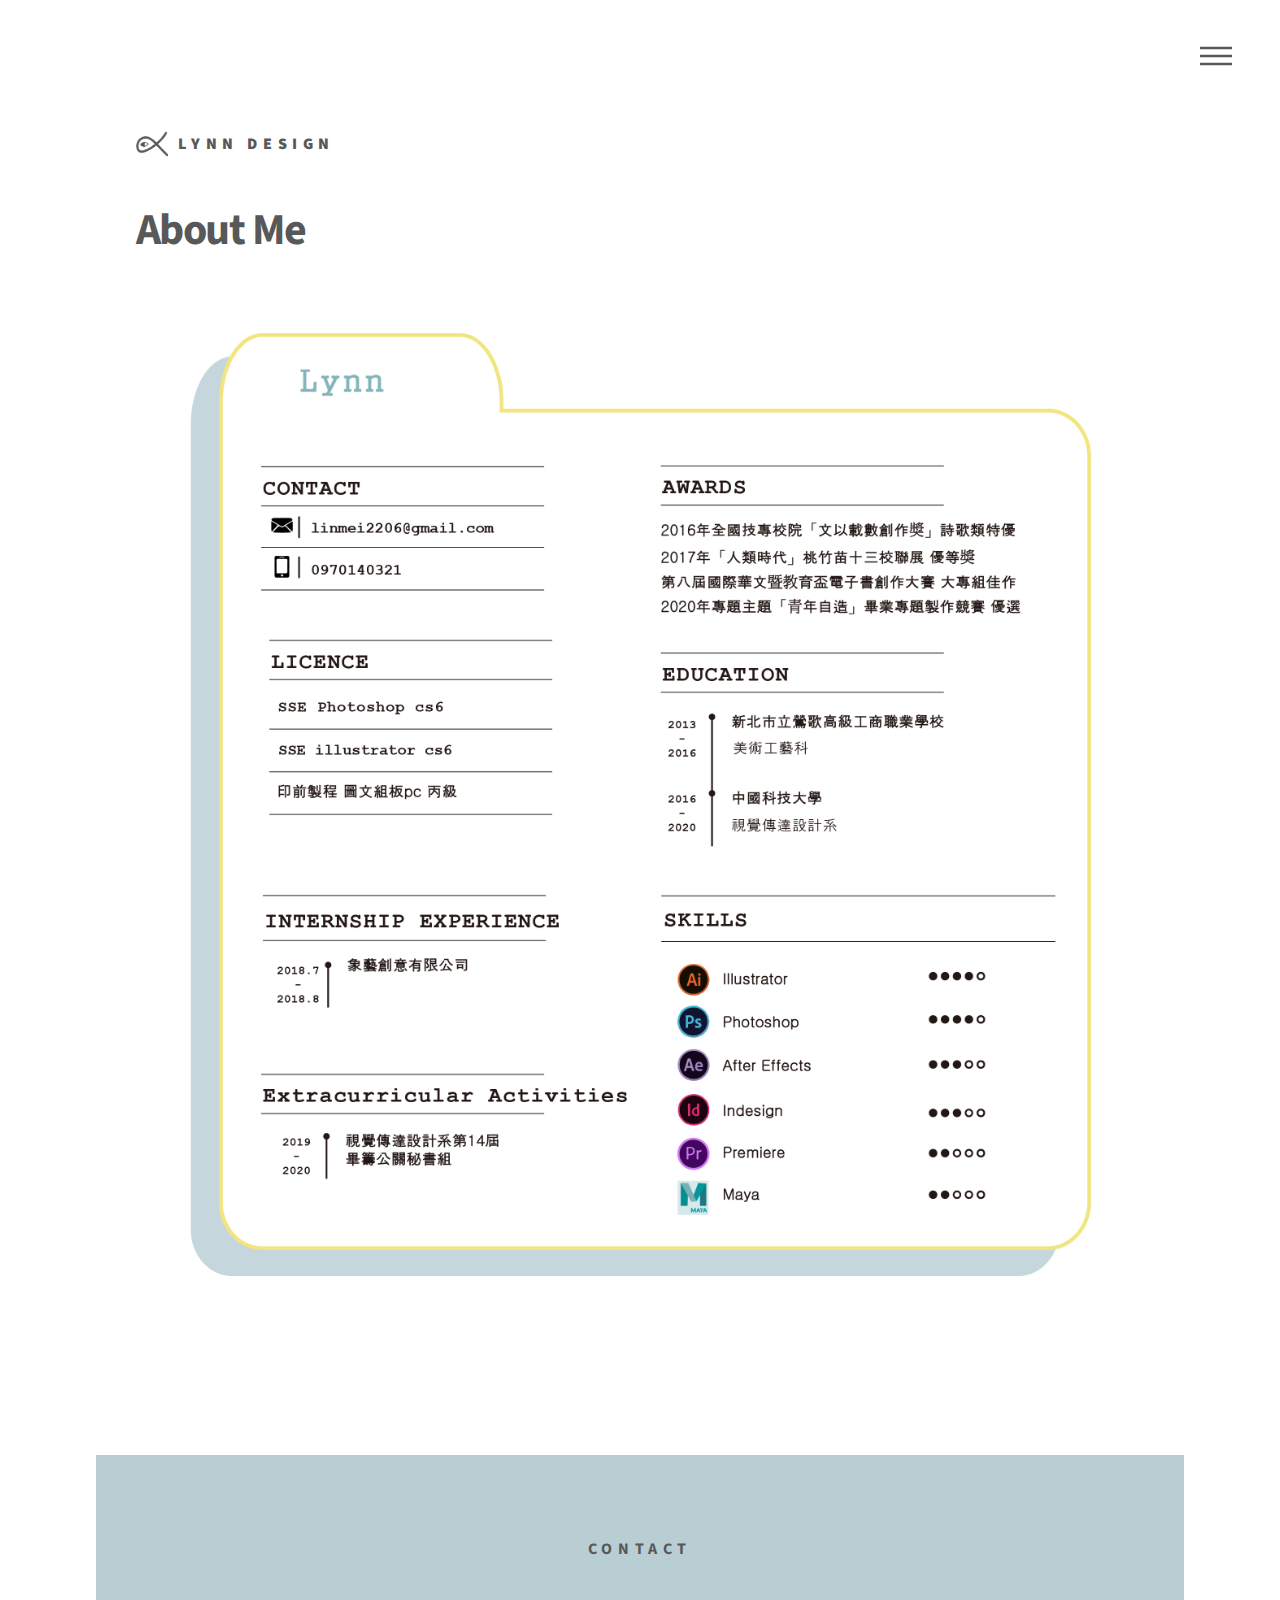
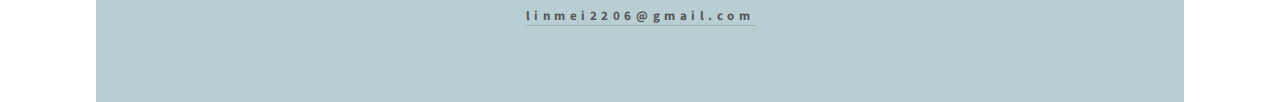
==== about.html @ 50636ad9 "Add files via upload" ====
<!DOCTYPE HTML>
<!--
	Phantom by HTML5 UP
	html5up.net | @ajlkn
	Free for personal and commercial use under the CCA 3.0 license (html5up.net/license)
-->
<html>
	<head>
		<title>Illuatration-Lynn Design</title>
		<meta charset="utf-8" />
		<meta name="viewport" content="width=device-width, initial-scale=1, user-scalable=no" />
		<link rel="stylesheet" href="assets/css/main.css" />
		<noscript><link rel="stylesheet" href="assets/css/noscript.css" /></noscript>
	</head>
	<body class="is-preload">
		<!-- Wrapper -->
			<div id="wrapper">

				<!-- Header -->
					<header id="header">
						<div class="inner">

							<!-- Logo -->
								<a href="index.html" class="logo">
									<span class="symbol"><img src="images/logo.png" alt="" /></span><span class="title">Lynn Design</span>
								</a>

							<!-- Nav -->
								<nav>
									<ul>
										<li><a href="#menu">Menu</a></li>
									</ul>
								</nav>

						</div>
					</header>

				<!-- Menu -->
					<nav id="menu">
						<h2>Menu</h2>
						<ul>
														<li><a href="about.html">About Me</a></li>
							<li><a href="illustration.html">Illustration</a></li>
							<li><a href="poster.html">Poster Design</a></li>
							<li><a href="motion.html">Motion Graphics</a></li>
							<li><a href="picture.html">Picture Book</a></li>
                          <li><a href="icon.html">Icon</a></li>
                            <li><a href="maya.html">Maya</a></li>
                            <li><a href="product.html">Product Design</a></li>
						</ul>
					</nav>

				<!-- Main -->
					<div id="main">
						<div class="inner">
							<h1>About Me</h1>
							<span class="image main"><img src="images/pic17.png" alt="" /></span>
							<p></p>
							<p></p>
							<p></p>
						</div>
					</div>

				<!-- Footer -->
					<footer id="footer" style="          width: 100%;
									    max-width: 68em;
									    margin: 0 auto;">

<p style="text-align:center;font-weight: bold;letter-spacing: 0.35em;
padding-bottom" 10px;color: white;">CONTACT</p>
						
<p style="text-align: center;padding-top: 10px;    letter-spacing: 0.35em;
									    font-size: 13px;
									">
<a href="mailto:linmei2206@gmail.com" style="
                                           
									    margin-top: 50px;
									    font-weight: bold;
									">linmei2206@gmail.com</a>
							<section>
								  


		<!-- Scripts -->
			<script src="assets/js/jquery.min.js"></script>
			<script src="assets/js/browser.min.js"></script>
			<script src="assets/js/breakpoints.min.js"></script>
			<script src="assets/js/util.js"></script>
			<script src="assets/js/main.js"></script>

	</body>
</html>
---- assets/css/main.css ----
@import url(../../fontawesome-all.min.css);
@import url("https://fonts.googleapis.com/css?family=Source+Sans+Pro:300,700,900");

/*
	Phantom by HTML5 UP
	html5up.net | @ajlkn
	Free for personal and commercial use under the CCA 3.0 license (html5up.net/license)
*/

html, body, div, span, applet, object,
iframe, h1, h2, h3, h4, h5, h6, p, blockquote,
pre, a, abbr, acronym, address, big, cite,
code, del, dfn, em, img, ins, kbd, q, s, samp,
small, strike, strong, sub, sup, tt, var, b,
u, i, center, dl, dt, dd, ol, ul, li, fieldset,
form, label, legend, table, caption, tbody,
tfoot, thead, tr, th, td, article, aside,
canvas, details, embed, figure, figcaption,
footer, header, hgroup, menu, nav, output, ruby,
section, summary, time, mark, audio, video {
	margin: 0;
	padding: 0;
	border: 0;
	font-size: 100%;
	font: inherit;
	vertical-align: baseline;}

article, aside, details, figcaption, figure,
footer, header, hgroup, menu, nav, section {
	display: block;}

body {
	line-height: 1;
}

ol, ul {
	list-style: none;
}

blockquote, q {
	quotes: none;
}

	blockquote:before, blockquote:after, q:before, q:after {
		content: '';
		content: none;
	}

table {
	border-collapse: collapse;
	border-spacing: 0;
}

body {
	-webkit-text-size-adjust: none;
}

mark {
	background-color: transparent;
	color: inherit;
}

input::-moz-focus-inner {
	border: 0;
	padding: 0;
}

input, select, textarea {
	-moz-appearance: none;
	-webkit-appearance: none;
	-ms-appearance: none;
	appearance: none;
}

/* Basic */

	@-ms-viewport {
		width: device-width;
	}

	body {
		-ms-overflow-style: scrollbar;
	}

	@media screen and (max-width: 480px) {

		html, body {
			min-width: 320px;
		}

	}

	html {
		box-sizing: border-box;
	}

	*, *:before, *:after {
		box-sizing: inherit;
	}

	body {
		background: #ffffff;
	}

		body.is-preload *, body.is-preload *:before, body.is-preload *:after {
			-moz-animation: none !important;
			-webkit-animation: none !important;
			-ms-animation: none !important;
			animation: none !important;
			-moz-transition: none !important;
			-webkit-transition: none !important;
			-ms-transition: none !important;
			transition: none !important;
		}

/* Type */

	body, input, select, textarea {
		color: #585858;
		font-family: "Source Sans Pro", Helvetica, sans-serif;
		font-size: 16pt;
		font-weight: 300;
		line-height: 1.75;
	}

		@media screen and (max-width: 1680px) {

			body, input, select, textarea {
				font-size: 14pt;
			}

		}

		@media screen and (max-width: 1280px) {

			body, input, select, textarea {
				font-size: 12pt;
			}

		}

	a {
		-moz-transition: border-bottom-color 0.2s ease, color 0.2s ease;
		-webkit-transition: border-bottom-color 0.2s ease, color 0.2s ease;
		-ms-transition: border-bottom-color 0.2s ease, color 0.2s ease;
		transition: border-bottom-color 0.2s ease, color 0.2s ease;
		text-decoration: none;
		color: #585858;
		border-bottom: dotted 1px rgba(88, 88, 88, 0.5);
	}

		a:hover {
			border-bottom-color: transparent;
			color: #f2849e !important;
		}

	strong, b {
		font-weight: 900;
	}

	em, i {
		font-style: italic;
	}

	p {
		margin: 0 0 2em 0;
	}

	h1 {
		font-size: 2.75em;
		font-weight: 700;
		line-height: 1.3;
		margin: 0 0 1em 0;
		letter-spacing: -0.035em;
	}

		h1 a {
			color: inherit;
		}

		@media screen and (max-width: 736px) {

			h1 {
				font-size: 2em;
				margin: 0 0 1em 0;
			}

		}

		@media screen and (max-width: 360px) {

			h1 {
				font-size: 1.75em;
			}

		}

	h2, h3, h4, h5, h6 {
		font-weight: 900;
		line-height: 1.5;
		margin: 0 0 2em 0;
		text-transform: uppercase;
		letter-spacing: 0.35em;
	}

		h2 a, h3 a, h4 a, h5 a, h6 a {
			color: inherit;
		}

	h2 {
		font-size: 1.1em;
	}

	h3 {
		font-size: 1em;
	}

	h4 {
		font-size: 0.8em;
	}

	h5 {
		font-size: 0.8em;
	}

	h6 {
		font-size: 0.8em;
	}

	@media screen and (max-width: 980px) {

		h1 br, h2 br, h3 br, h4 br, h5 br, h6 br {
			display: none;
		}

	}

	@media screen and (max-width: 736px) {

		h2 {
			font-size: 1em;
		}

		h3 {
			font-size: 0.8em;
		}

	}

	sub {
		font-size: 0.8em;
		position: relative;
		top: 0.5em;
	}

	sup {
		font-size: 0.8em;
		position: relative;
		top: -0.5em;
	}

	blockquote {
		border-left: solid 4px #c9c9c9;
		font-style: italic;
		margin: 0 0 2em 0;
		padding: 0.5em 0 0.5em 2em;
	}

	code {
		background: rgba(144, 144, 144, 0.075);
		border-radius: 4px;
		border: solid 1px #c9c9c9;
		font-family: "Courier New", monospace;
		font-size: 0.9em;
		margin: 0 0.25em;
		padding: 0.25em 0.65em;
	}

	pre {
		-webkit-overflow-scrolling: touch;
		font-family: "Courier New", monospace;
		font-size: 0.9em;
		margin: 0 0 2em 0;
	}

		pre code {
			display: block;
			line-height: 1.75;
			padding: 1em 1.5em;
			overflow-x: auto;
		}

	hr {
		border: 0;
		border-bottom: solid 1px #c9c9c9;
		margin: 2em 0;
	}

		hr.major {
			margin: 3em 0;
		}

	.align-left {
		text-align: left;
	}

	.align-center {
		text-align: center;
	}

	.align-right {
		text-align: right;
	}

/* Row */

	.row {
		display: flex;
		flex-wrap: wrap;
		box-sizing: border-box;
		align-items: stretch;
	}

		.row > * {
			box-sizing: border-box;
		}

		.row.gtr-uniform > * > :last-child {
			margin-bottom: 0;
		}

		.row.aln-left {
			justify-content: flex-start;
		}

		.row.aln-center {
			justify-content: center;
		}

		.row.aln-right {
			justify-content: flex-end;
		}

		.row.aln-top {
			align-items: flex-start;
		}

		.row.aln-middle {
			align-items: center;
		}

		.row.aln-bottom {
			align-items: flex-end;
		}

		.row > .imp {
			order: -1;
		}

		.row > .col-1 {
			width: 8.33333%;
		}

		.row > .off-1 {
			margin-left: 8.33333%;
		}

		.row > .col-2 {
			width: 16.66667%;
		}

		.row > .off-2 {
			margin-left: 16.66667%;
		}

		.row > .col-3 {
			width: 25%;
		}

		.row > .off-3 {
			margin-left: 25%;
		}

		.row > .col-4 {
			width: 33.33333%;
		}

		.row > .off-4 {
			margin-left: 33.33333%;
		}

		.row > .col-5 {
			width: 41.66667%;
		}

		.row > .off-5 {
			margin-left: 41.66667%;
		}

		.row > .col-6 {
			width: 50%;
		}

		.row > .off-6 {
			margin-left: 50%;
		}

		.row > .col-7 {
			width: 58.33333%;
		}

		.row > .off-7 {
			margin-left: 58.33333%;
		}

		.row > .col-8 {
			width: 66.66667%;
		}

		.row > .off-8 {
			margin-left: 66.66667%;
		}

		.row > .col-9 {
			width: 75%;
		}

		.row > .off-9 {
			margin-left: 75%;
		}

		.row > .col-10 {
			width: 83.33333%;
		}

		.row > .off-10 {
			margin-left: 83.33333%;
		}

		.row > .col-11 {
			width: 91.66667%;
		}

		.row > .off-11 {
			margin-left: 91.66667%;
		}

		.row > .col-12 {
			width: 100%;
		}

		.row > .off-12 {
			margin-left: 100%;
		}

		.row.gtr-0 {
			margin-top: 0;
			margin-left: 0em;
		}

			.row.gtr-0 > * {
				padding: 0 0 0 0em;
			}

			.row.gtr-0.gtr-uniform {
				margin-top: 0em;
			}

				.row.gtr-0.gtr-uniform > * {
					padding-top: 0em;
				}

		.row.gtr-25 {
			margin-top: 0;
			margin-left: -0.5em;
		}

			.row.gtr-25 > * {
				padding: 0 0 0 0.5em;
			}

			.row.gtr-25.gtr-uniform {
				margin-top: -0.5em;
			}

				.row.gtr-25.gtr-uniform > * {
					padding-top: 0.5em;
				}

		.row.gtr-50 {
			margin-top: 0;
			margin-left: -1em;
		}

			.row.gtr-50 > * {
				padding: 0 0 0 1em;
			}

			.row.gtr-50.gtr-uniform {
				margin-top: -1em;
			}

				.row.gtr-50.gtr-uniform > * {
					padding-top: 1em;
				}

		.row {
			margin-top: 0;
			margin-left: -2em;
		}

			.row > * {
				padding: 0 0 0 2em;
			}

			.row.gtr-uniform {
				margin-top: -2em;
			}

				.row.gtr-uniform > * {
					padding-top: 2em;
				}

		.row.gtr-150 {
			margin-top: 0;
			margin-left: -3em;
		}

			.row.gtr-150 > * {
				padding: 0 0 0 3em;
			}

			.row.gtr-150.gtr-uniform {
				margin-top: -3em;
			}

				.row.gtr-150.gtr-uniform > * {
					padding-top: 3em;
				}

		.row.gtr-200 {
			margin-top: 0;
			margin-left: -4em;
		}

			.row.gtr-200 > * {
				padding: 0 0 0 4em;
			}

			.row.gtr-200.gtr-uniform {
				margin-top: -4em;
			}

				.row.gtr-200.gtr-uniform > * {
					padding-top: 4em;
				}

		@media screen and (max-width: 1680px) {

			.row {
				display: flex;
				flex-wrap: wrap;
				box-sizing: border-box;
				align-items: stretch;
			}

				.row > * {
					box-sizing: border-box;
				}

				.row.gtr-uniform > * > :last-child {
					margin-bottom: 0;
				}

				.row.aln-left {
					justify-content: flex-start;
				}

				.row.aln-center {
					justify-content: center;
				}

				.row.aln-right {
					justify-content: flex-end;
				}

				.row.aln-top {
					align-items: flex-start;
				}

				.row.aln-middle {
					align-items: center;
				}

				.row.aln-bottom {
					align-items: flex-end;
				}

				.row > .imp-xlarge {
					order: -1;
				}

				.row > .col-1-xlarge {
					width: 8.33333%;
				}

				.row > .off-1-xlarge {
					margin-left: 8.33333%;
				}

				.row > .col-2-xlarge {
					width: 16.66667%;
				}

				.row > .off-2-xlarge {
					margin-left: 16.66667%;
				}

				.row > .col-3-xlarge {
					width: 25%;
				}

				.row > .off-3-xlarge {
					margin-left: 25%;
				}

				.row > .col-4-xlarge {
					width: 33.33333%;
				}

				.row > .off-4-xlarge {
					margin-left: 33.33333%;
				}

				.row > .col-5-xlarge {
					width: 41.66667%;
				}

				.row > .off-5-xlarge {
					margin-left: 41.66667%;
				}

				.row > .col-6-xlarge {
					width: 50%;
				}

				.row > .off-6-xlarge {
					margin-left: 50%;
				}

				.row > .col-7-xlarge {
					width: 58.33333%;
				}

				.row > .off-7-xlarge {
					margin-left: 58.33333%;
				}

				.row > .col-8-xlarge {
					width: 66.66667%;
				}

				.row > .off-8-xlarge {
					margin-left: 66.66667%;
				}

				.row > .col-9-xlarge {
					width: 75%;
				}

				.row > .off-9-xlarge {
					margin-left: 75%;
				}

				.row > .col-10-xlarge {
					width: 83.33333%;
				}

				.row > .off-10-xlarge {
					margin-left: 83.33333%;
				}

				.row > .col-11-xlarge {
					width: 91.66667%;
				}

				.row > .off-11-xlarge {
					margin-left: 91.66667%;
				}

				.row > .col-12-xlarge {
					width: 100%;
				}

				.row > .off-12-xlarge {
					margin-left: 100%;
				}

				.row.gtr-0 {
					margin-top: 0;
					margin-left: 0em;
				}

					.row.gtr-0 > * {
						padding: 0 0 0 0em;
					}

					.row.gtr-0.gtr-uniform {
						margin-top: 0em;
					}

						.row.gtr-0.gtr-uniform > * {
							padding-top: 0em;
						}

				.row.gtr-25 {
					margin-top: 0;
					margin-left: -0.5em;
				}

					.row.gtr-25 > * {
						padding: 0 0 0 0.5em;
					}

					.row.gtr-25.gtr-uniform {
						margin-top: -0.5em;
					}

						.row.gtr-25.gtr-uniform > * {
							padding-top: 0.5em;
						}

				.row.gtr-50 {
					margin-top: 0;
					margin-left: -1em;
				}

					.row.gtr-50 > * {
						padding: 0 0 0 1em;
					}

					.row.gtr-50.gtr-uniform {
						margin-top: -1em;
					}

						.row.gtr-50.gtr-uniform > * {
							padding-top: 1em;
						}

				.row {
					margin-top: 0;
					margin-left: -2em;
				}

					.row > * {
						padding: 0 0 0 2em;
					}

					.row.gtr-uniform {
						margin-top: -2em;
					}

						.row.gtr-uniform > * {
							padding-top: 2em;
						}

				.row.gtr-150 {
					margin-top: 0;
					margin-left: -3em;
				}

					.row.gtr-150 > * {
						padding: 0 0 0 3em;
					}

					.row.gtr-150.gtr-uniform {
						margin-top: -3em;
					}

						.row.gtr-150.gtr-uniform > * {
							padding-top: 3em;
						}

				.row.gtr-200 {
					margin-top: 0;
					margin-left: -4em;
				}

					.row.gtr-200 > * {
						padding: 0 0 0 4em;
					}

					.row.gtr-200.gtr-uniform {
						margin-top: -4em;
					}

						.row.gtr-200.gtr-uniform > * {
							padding-top: 4em;
						}

		}

		@media screen and (max-width: 1280px) {

			.row {
				display: flex;
				flex-wrap: wrap;
				box-sizing: border-box;
				align-items: stretch;
			}

				.row > * {
					box-sizing: border-box;
				}

				.row.gtr-uniform > * > :last-child {
					margin-bottom: 0;
				}

				.row.aln-left {
					justify-content: flex-start;
				}

				.row.aln-center {
					justify-content: center;
				}

				.row.aln-right {
					justify-content: flex-end;
				}

				.row.aln-top {
					align-items: flex-start;
				}

				.row.aln-middle {
					align-items: center;
				}

				.row.aln-bottom {
					align-items: flex-end;
				}

				.row > .imp-large {
					order: -1;
				}

				.row > .col-1-large {
					width: 8.33333%;
				}

				.row > .off-1-large {
					margin-left: 8.33333%;
				}

				.row > .col-2-large {
					width: 16.66667%;
				}

				.row > .off-2-large {
					margin-left: 16.66667%;
				}

				.row > .col-3-large {
					width: 25%;
				}

				.row > .off-3-large {
					margin-left: 25%;
				}

				.row > .col-4-large {
					width: 33.33333%;
				}

				.row > .off-4-large {
					margin-left: 33.33333%;
				}

				.row > .col-5-large {
					width: 41.66667%;
				}

				.row > .off-5-large {
					margin-left: 41.66667%;
				}

				.row > .col-6-large {
					width: 50%;
				}

				.row > .off-6-large {
					margin-left: 50%;
				}

				.row > .col-7-large {
					width: 58.33333%;
				}

				.row > .off-7-large {
					margin-left: 58.33333%;
				}

				.row > .col-8-large {
					width: 66.66667%;
				}

				.row > .off-8-large {
					margin-left: 66.66667%;
				}

				.row > .col-9-large {
					width: 75%;
				}

				.row > .off-9-large {
					margin-left: 75%;
				}

				.row > .col-10-large {
					width: 83.33333%;
				}

				.row > .off-10-large {
					margin-left: 83.33333%;
				}

				.row > .col-11-large {
					width: 91.66667%;
				}

				.row > .off-11-large {
					margin-left: 91.66667%;
				}

				.row > .col-12-large {
					width: 100%;
				}

				.row > .off-12-large {
					margin-left: 100%;
				}

				.row.gtr-0 {
					margin-top: 0;
					margin-left: 0em;
				}

					.row.gtr-0 > * {
						padding: 0 0 0 0em;
					}

					.row.gtr-0.gtr-uniform {
						margin-top: 0em;
					}

						.row.gtr-0.gtr-uniform > * {
							padding-top: 0em;
						}

				.row.gtr-25 {
					margin-top: 0;
					margin-left: -0.5em;
				}

					.row.gtr-25 > * {
						padding: 0 0 0 0.5em;
					}

					.row.gtr-25.gtr-uniform {
						margin-top: -0.5em;
					}

						.row.gtr-25.gtr-uniform > * {
							padding-top: 0.5em;
						}

				.row.gtr-50 {
					margin-top: 0;
					margin-left: -1em;
				}

					.row.gtr-50 > * {
						padding: 0 0 0 1em;
					}

					.row.gtr-50.gtr-uniform {
						margin-top: -1em;
					}

						.row.gtr-50.gtr-uniform > * {
							padding-top: 1em;
						}

				.row {
					margin-top: 0;
					margin-left: -2em;
				}

					.row > * {
						padding: 0 0 0 2em;
					}

					.row.gtr-uniform {
						margin-top: -2em;
					}

						.row.gtr-uniform > * {
							padding-top: 2em;
						}

				.row.gtr-150 {
					margin-top: 0;
					margin-left: -3em;
				}

					.row.gtr-150 > * {
						padding: 0 0 0 3em;
					}

					.row.gtr-150.gtr-uniform {
						margin-top: -3em;
					}

						.row.gtr-150.gtr-uniform > * {
							padding-top: 3em;
						}

				.row.gtr-200 {
					margin-top: 0;
					margin-left: -4em;
				}

					.row.gtr-200 > * {
						padding: 0 0 0 4em;
					}

					.row.gtr-200.gtr-uniform {
						margin-top: -4em;
					}

						.row.gtr-200.gtr-uniform > * {
							padding-top: 4em;
						}

		}

		@media screen and (max-width: 980px) {

			.row {
				display: flex;
				flex-wrap: wrap;
				box-sizing: border-box;
				align-items: stretch;
			}

				.row > * {
					box-sizing: border-box;
				}

				.row.gtr-uniform > * > :last-child {
					margin-bottom: 0;
				}

				.row.aln-left {
					justify-content: flex-start;
				}

				.row.aln-center {
					justify-content: center;
				}

				.row.aln-right {
					justify-content: flex-end;
				}

				.row.aln-top {
					align-items: flex-start;
				}

				.row.aln-middle {
					align-items: center;
				}

				.row.aln-bottom {
					align-items: flex-end;
				}

				.row > .imp-medium {
					order: -1;
				}

				.row > .col-1-medium {
					width: 8.33333%;
				}

				.row > .off-1-medium {
					margin-left: 8.33333%;
				}

				.row > .col-2-medium {
					width: 16.66667%;
				}

				.row > .off-2-medium {
					margin-left: 16.66667%;
				}

				.row > .col-3-medium {
					width: 25%;
				}

				.row > .off-3-medium {
					margin-left: 25%;
				}

				.row > .col-4-medium {
					width: 33.33333%;
				}

				.row > .off-4-medium {
					margin-left: 33.33333%;
				}

				.row > .col-5-medium {
					width: 41.66667%;
				}

				.row > .off-5-medium {
					margin-left: 41.66667%;
				}

				.row > .col-6-medium {
					width: 50%;
				}

				.row > .off-6-medium {
					margin-left: 50%;
				}

				.row > .col-7-medium {
					width: 58.33333%;
				}

				.row > .off-7-medium {
					margin-left: 58.33333%;
				}

				.row > .col-8-medium {
					width: 66.66667%;
				}

				.row > .off-8-medium {
					margin-left: 66.66667%;
				}

				.row > .col-9-medium {
					width: 75%;
				}

				.row > .off-9-medium {
					margin-left: 75%;
				}

				.row > .col-10-medium {
					width: 83.33333%;
				}

				.row > .off-10-medium {
					margin-left: 83.33333%;
				}

				.row > .col-11-medium {
					width: 91.66667%;
				}

				.row > .off-11-medium {
					margin-left: 91.66667%;
				}

				.row > .col-12-medium {
					width: 100%;
				}

				.row > .off-12-medium {
					margin-left: 100%;
				}

				.row.gtr-0 {
					margin-top: 0;
					margin-left: 0em;
				}

					.row.gtr-0 > * {
						padding: 0 0 0 0em;
					}

					.row.gtr-0.gtr-uniform {
						margin-top: 0em;
					}

						.row.gtr-0.gtr-uniform > * {
							padding-top: 0em;
						}

				.row.gtr-25 {
					margin-top: 0;
					margin-left: -0.375em;
				}

					.row.gtr-25 > * {
						padding: 0 0 0 0.375em;
					}

					.row.gtr-25.gtr-uniform {
						margin-top: -0.375em;
					}

						.row.gtr-25.gtr-uniform > * {
							padding-top: 0.375em;
						}

				.row.gtr-50 {
					margin-top: 0;
					margin-left: -0.75em;
				}

					.row.gtr-50 > * {
						padding: 0 0 0 0.75em;
					}

					.row.gtr-50.gtr-uniform {
						margin-top: -0.75em;
					}

						.row.gtr-50.gtr-uniform > * {
							padding-top: 0.75em;
						}

				.row {
					margin-top: 0;
					margin-left: -1.5em;
				}

					.row > * {
						padding: 0 0 0 1.5em;
					}

					.row.gtr-uniform {
						margin-top: -1.5em;
					}

						.row.gtr-uniform > * {
							padding-top: 1.5em;
						}

				.row.gtr-150 {
					margin-top: 0;
					margin-left: -2.25em;
				}

					.row.gtr-150 > * {
						padding: 0 0 0 2.25em;
					}

					.row.gtr-150.gtr-uniform {
						margin-top: -2.25em;
					}

						.row.gtr-150.gtr-uniform > * {
							padding-top: 2.25em;
						}

				.row.gtr-200 {
					margin-top: 0;
					margin-left: -3em;
				}

					.row.gtr-200 > * {
						padding: 0 0 0 3em;
					}

					.row.gtr-200.gtr-uniform {
						margin-top: -3em;
					}

						.row.gtr-200.gtr-uniform > * {
							padding-top: 3em;
						}

		}

		@media screen and (max-width: 736px) {

			.row {
				display: flex;
				flex-wrap: wrap;
				box-sizing: border-box;
				align-items: stretch;
			}

				.row > * {
					box-sizing: border-box;
				}

				.row.gtr-uniform > * > :last-child {
					margin-bottom: 0;
				}

				.row.aln-left {
					justify-content: flex-start;
				}

				.row.aln-center {
					justify-content: center;
				}

				.row.aln-right {
					justify-content: flex-end;
				}

				.row.aln-top {
					align-items: flex-start;
				}

				.row.aln-middle {
					align-items: center;
				}

				.row.aln-bottom {
					align-items: flex-end;
				}

				.row > .imp-small {
					order: -1;
				}

				.row > .col-1-small {
					width: 8.33333%;
				}

				.row > .off-1-small {
					margin-left: 8.33333%;
				}

				.row > .col-2-small {
					width: 16.66667%;
				}

				.row > .off-2-small {
					margin-left: 16.66667%;
				}

				.row > .col-3-small {
					width: 25%;
				}

				.row > .off-3-small {
					margin-left: 25%;
				}

				.row > .col-4-small {
					width: 33.33333%;
				}

				.row > .off-4-small {
					margin-left: 33.33333%;
				}

				.row > .col-5-small {
					width: 41.66667%;
				}

				.row > .off-5-small {
					margin-left: 41.66667%;
				}

				.row > .col-6-small {
					width: 50%;
				}

				.row > .off-6-small {
					margin-left: 50%;
				}

				.row > .col-7-small {
					width: 58.33333%;
				}

				.row > .off-7-small {
					margin-left: 58.33333%;
				}

				.row > .col-8-small {
					width: 66.66667%;
				}

				.row > .off-8-small {
					margin-left: 66.66667%;
				}

				.row > .col-9-small {
					width: 75%;
				}

				.row > .off-9-small {
					margin-left: 75%;
				}

				.row > .col-10-small {
					width: 83.33333%;
				}

				.row > .off-10-small {
					margin-left: 83.33333%;
				}

				.row > .col-11-small {
					width: 91.66667%;
				}

				.row > .off-11-small {
					margin-left: 91.66667%;
				}

				.row > .col-12-small {
					width: 100%;
				}

				.row > .off-12-small {
					margin-left: 100%;
				}

				.row.gtr-0 {
					margin-top: 0;
					margin-left: 0em;
				}

					.row.gtr-0 > * {
						padding: 0 0 0 0em;
					}

					.row.gtr-0.gtr-uniform {
						margin-top: 0em;
					}

						.row.gtr-0.gtr-uniform > * {
							padding-top: 0em;
						}

				.row.gtr-25 {
					margin-top: 0;
					margin-left: -0.25em;
				}

					.row.gtr-25 > * {
						padding: 0 0 0 0.25em;
					}

					.row.gtr-25.gtr-uniform {
						margin-top: -0.25em;
					}

						.row.gtr-25.gtr-uniform > * {
							padding-top: 0.25em;
						}

				.row.gtr-50 {
					margin-top: 0;
					margin-left: -0.5em;
				}

					.row.gtr-50 > * {
						padding: 0 0 0 0.5em;
					}

					.row.gtr-50.gtr-uniform {
						margin-top: -0.5em;
					}

						.row.gtr-50.gtr-uniform > * {
							padding-top: 0.5em;
						}

				.row {
					margin-top: 0;
					margin-left: -1em;
				}

					.row > * {
						padding: 0 0 0 1em;
					}

					.row.gtr-uniform {
						margin-top: -1em;
					}

						.row.gtr-uniform > * {
							padding-top: 1em;
						}

				.row.gtr-150 {
					margin-top: 0;
					margin-left: -1.5em;
				}

					.row.gtr-150 > * {
						padding: 0 0 0 1.5em;
					}

					.row.gtr-150.gtr-uniform {
						margin-top: -1.5em;
					}

						.row.gtr-150.gtr-uniform > * {
							padding-top: 1.5em;
						}

				.row.gtr-200 {
					margin-top: 0;
					margin-left: -2em;
				}

					.row.gtr-200 > * {
						padding: 0 0 0 2em;
					}

					.row.gtr-200.gtr-uniform {
						margin-top: -2em;
					}

						.row.gtr-200.gtr-uniform > * {
							padding-top: 2em;
						}

		}

		@media screen and (max-width: 480px) {

			.row {
				display: flex;
				flex-wrap: wrap;
				box-sizing: border-box;
				align-items: stretch;
			}

				.row > * {
					box-sizing: border-box;
				}

				.row.gtr-uniform > * > :last-child {
					margin-bottom: 0;
				}

				.row.aln-left {
					justify-content: flex-start;
				}

				.row.aln-center {
					justify-content: center;
				}

				.row.aln-right {
					justify-content: flex-end;
				}

				.row.aln-top {
					align-items: flex-start;
				}

				.row.aln-middle {
					align-items: center;
				}

				.row.aln-bottom {
					align-items: flex-end;
				}

				.row > .imp-xsmall {
					order: -1;
				}

				.row > .col-1-xsmall {
					width: 8.33333%;
				}

				.row > .off-1-xsmall {
					margin-left: 8.33333%;
				}

				.row > .col-2-xsmall {
					width: 16.66667%;
				}

				.row > .off-2-xsmall {
					margin-left: 16.66667%;
				}

				.row > .col-3-xsmall {
					width: 25%;
				}

				.row > .off-3-xsmall {
					margin-left: 25%;
				}

				.row > .col-4-xsmall {
					width: 33.33333%;
				}

				.row > .off-4-xsmall {
					margin-left: 33.33333%;
				}

				.row > .col-5-xsmall {
					width: 41.66667%;
				}

				.row > .off-5-xsmall {
					margin-left: 41.66667%;
				}

				.row > .col-6-xsmall {
					width: 50%;
				}

				.row > .off-6-xsmall {
					margin-left: 50%;
				}

				.row > .col-7-xsmall {
					width: 58.33333%;
				}

				.row > .off-7-xsmall {
					margin-left: 58.33333%;
				}

				.row > .col-8-xsmall {
					width: 66.66667%;
				}

				.row > .off-8-xsmall {
					margin-left: 66.66667%;
				}

				.row > .col-9-xsmall {
					width: 75%;
				}

				.row > .off-9-xsmall {
					margin-left: 75%;
				}

				.row > .col-10-xsmall {
					width: 83.33333%;
				}

				.row > .off-10-xsmall {
					margin-left: 83.33333%;
				}

				.row > .col-11-xsmall {
					width: 91.66667%;
				}

				.row > .off-11-xsmall {
					margin-left: 91.66667%;
				}

				.row > .col-12-xsmall {
					width: 100%;
				}

				.row > .off-12-xsmall {
					margin-left: 100%;
				}

				.row.gtr-0 {
					margin-top: 0;
					margin-left: 0em;
				}

					.row.gtr-0 > * {
						padding: 0 0 0 0em;
					}

					.row.gtr-0.gtr-uniform {
						margin-top: 0em;
					}

						.row.gtr-0.gtr-uniform > * {
							padding-top: 0em;
						}

				.row.gtr-25 {
					margin-top: 0;
					margin-left: -0.25em;
				}

					.row.gtr-25 > * {
						padding: 0 0 0 0.25em;
					}

					.row.gtr-25.gtr-uniform {
						margin-top: -0.25em;
					}

						.row.gtr-25.gtr-uniform > * {
							padding-top: 0.25em;
						}

				.row.gtr-50 {
					margin-top: 0;
					margin-left: -0.5em;
				}

					.row.gtr-50 > * {
						padding: 0 0 0 0.5em;
					}

					.row.gtr-50.gtr-uniform {
						margin-top: -0.5em;
					}

						.row.gtr-50.gtr-uniform > * {
							padding-top: 0.5em;
						}

				.row {
					margin-top: 0;
					margin-left: -1em;
				}

					.row > * {
						padding: 0 0 0 1em;
					}

					.row.gtr-uniform {
						margin-top: -1em;
					}

						.row.gtr-uniform > * {
							padding-top: 1em;
						}

				.row.gtr-150 {
					margin-top: 0;
					margin-left: -1.5em;
				}

					.row.gtr-150 > * {
						padding: 0 0 0 1.5em;
					}

					.row.gtr-150.gtr-uniform {
						margin-top: -1.5em;
					}

						.row.gtr-150.gtr-uniform > * {
							padding-top: 1.5em;
						}

				.row.gtr-200 {
					margin-top: 0;
					margin-left: -2em;
				}

					.row.gtr-200 > * {
						padding: 0 0 0 2em;
					}

					.row.gtr-200.gtr-uniform {
						margin-top: -2em;
					}

						.row.gtr-200.gtr-uniform > * {
							padding-top: 2em;
						}

		}

/* Section/Article */

	section.special, article.special {
		text-align: center;
	}

	header p {
		margin-top: -1em;
	}

	@media screen and (max-width: 736px) {

		header p {
			margin-top: 0;
		}

	}

/* Icon */

	.icon {
		text-decoration: none;
		border-bottom: none;
		position: relative;
	}

		.icon:before {
			-moz-osx-font-smoothing: grayscale;
			-webkit-font-smoothing: antialiased;
			display: inline-block;
			font-style: normal;
			font-variant: normal;
			text-rendering: auto;
			line-height: 1;
			text-transform: none !important;
			font-family: 'Font Awesome 5 Free';
			font-weight: 400;
		}

		.icon > .label {
			display: none;
		}

		.icon:before {
			line-height: inherit;
		}

		.icon.solid:before {
			font-weight: 900;
		}

		.icon.brands:before {
			font-family: 'Font Awesome 5 Brands';
		}

		.icon.style2 {
			-moz-transition: background-color 0.2s ease-in-out, color 0.2s ease-in-out, border-color 0.2s ease-in-out;
			-webkit-transition: background-color 0.2s ease-in-out, color 0.2s ease-in-out, border-color 0.2s ease-in-out;
			-ms-transition: background-color 0.2s ease-in-out, color 0.2s ease-in-out, border-color 0.2s ease-in-out;
			transition: background-color 0.2s ease-in-out, color 0.2s ease-in-out, border-color 0.2s ease-in-out;
			background-color: transparent;
			border: solid 1px #c9c9c9;
			border-radius: 4px;
			width: 2.65em;
			height: 2.65em;
			display: inline-block;
			text-align: center;
			line-height: 2.65em;
			color: inherit;
		}

			.icon.style2:before {
				font-size: 1.1em;
			}

			.icon.style2:hover {
				color: #f2849e;
				border-color: #f2849e;
			}

			.icon.style2:active {
				background-color: rgba(242, 132, 158, 0.1);
			}

/* List */

	ol {
		list-style: decimal;
		margin: 0 0 2em 0;
		padding-left: 1.25em;
	}

		ol li {
			padding-left: 0.25em;
		}

	ul {
		list-style: disc;
		margin: 0 0 2em 0;
		padding-left: 1em;
	}

		ul li {
			padding-left: 0.5em;
		}

		ul.alt {
			list-style: none;
			padding-left: 0;
		}

			ul.alt li {
				border-top: solid 1px #c9c9c9;
				padding: 0.5em 0;
			}

				ul.alt li:first-child {
					border-top: 0;
					padding-top: 0;
				}

	dl {
		margin: 0 0 2em 0;
	}

		dl dt {
			display: block;
			font-weight: 900;
			margin: 0 0 1em 0;
		}

		dl dd {
			margin-left: 2em;
		}

/* Actions */

	ul.actions {
		display: -moz-flex;
		display: -webkit-flex;
		display: -ms-flex;
		display: flex;
		cursor: default;
		list-style: none;
		margin-left: -1em;
		padding-left: 0;
	}

		ul.actions li {
			padding: 0 0 0 1em;
			vertical-align: middle;
		}

		ul.actions.special {
			-moz-justify-content: center;
			-webkit-justify-content: center;
			-ms-justify-content: center;
			justify-content: center;
			width: 100%;
			margin-left: 0;
		}

			ul.actions.special li:first-child {
				padding-left: 0;
			}

		ul.actions.stacked {
			-moz-flex-direction: column;
			-webkit-flex-direction: column;
			-ms-flex-direction: column;
			flex-direction: column;
			margin-left: 0;
		}

			ul.actions.stacked li {
				padding: 1.3em 0 0 0;
			}

				ul.actions.stacked li:first-child {
					padding-top: 0;
				}

		ul.actions.fit {
			width: calc(100% + 1em);
		}

			ul.actions.fit li {
				-moz-flex-grow: 1;
				-webkit-flex-grow: 1;
				-ms-flex-grow: 1;
				flex-grow: 1;
				-moz-flex-shrink: 1;
				-webkit-flex-shrink: 1;
				-ms-flex-shrink: 1;
				flex-shrink: 1;
				width: 100%;
			}

				ul.actions.fit li > * {
					width: 100%;
				}

			ul.actions.fit.stacked {
				width: 100%;
			}

		@media screen and (max-width: 480px) {

			ul.actions:not(.fixed) {
				-moz-flex-direction: column;
				-webkit-flex-direction: column;
				-ms-flex-direction: column;
				flex-direction: column;
				margin-left: 0;
				width: 100% !important;
			}

				ul.actions:not(.fixed) li {
					-moz-flex-grow: 1;
					-webkit-flex-grow: 1;
					-ms-flex-grow: 1;
					flex-grow: 1;
					-moz-flex-shrink: 1;
					-webkit-flex-shrink: 1;
					-ms-flex-shrink: 1;
					flex-shrink: 1;
					padding: 1em 0 0 0;
					text-align: center;
					width: 100%;
				}

					ul.actions:not(.fixed) li > * {
						width: 100%;
					}

					ul.actions:not(.fixed) li:first-child {
						padding-top: 0;
					}

					ul.actions:not(.fixed) li input[type="submit"],
					ul.actions:not(.fixed) li input[type="reset"],
					ul.actions:not(.fixed) li input[type="button"],
					ul.actions:not(.fixed) li button,
					ul.actions:not(.fixed) li .button {
						width: 100%;
					}

						ul.actions:not(.fixed) li input[type="submit"].icon:before,
						ul.actions:not(.fixed) li input[type="reset"].icon:before,
						ul.actions:not(.fixed) li input[type="button"].icon:before,
						ul.actions:not(.fixed) li button.icon:before,
						ul.actions:not(.fixed) li .button.icon:before {
							margin-left: -0.5rem;
						}

		}

/* Icons */

	ul.icons {
		cursor: default;
		list-style: none;
		padding-left: 0;
		margin: -1em 0 2em -1em;
	}

		ul.icons li {
			display: inline-block;
			padding: 1em 0 0 1em;
		}

/* Form */

	form {
		margin: 0 0 2em 0;
		overflow-x: hidden;
	}

		form > :last-child {
			margin-bottom: 0;
		}

		form > .fields {
			display: -moz-flex;
			display: -webkit-flex;
			display: -ms-flex;
			display: flex;
			-moz-flex-wrap: wrap;
			-webkit-flex-wrap: wrap;
			-ms-flex-wrap: wrap;
			flex-wrap: wrap;
			width: calc(100% + 3em);
			margin: -1.5em 0 2em -1.5em;
		}

			form > .fields > .field {
				-moz-flex-grow: 0;
				-webkit-flex-grow: 0;
				-ms-flex-grow: 0;
				flex-grow: 0;
				-moz-flex-shrink: 0;
				-webkit-flex-shrink: 0;
				-ms-flex-shrink: 0;
				flex-shrink: 0;
				padding: 1.5em 0 0 1.5em;
				width: calc(100% - 1.5em);
			}

				form > .fields > .field.half {
					width: calc(50% - 0.75em);
				}

				form > .fields > .field.third {
					width: calc(100%/3 - 0.5em);
				}

				form > .fields > .field.quarter {
					width: calc(25% - 0.375em);
				}

		@media screen and (max-width: 480px) {

			form > .fields {
				width: calc(100% + 3em);
				margin: -1.5em 0 2em -1.5em;
			}

				form > .fields > .field {
					padding: 1.5em 0 0 1.5em;
					width: calc(100% - 1.5em);
				}

					form > .fields > .field.half {
						width: calc(100% - 1.5em);
					}

					form > .fields > .field.third {
						width: calc(100% - 1.5em);
					}

					form > .fields > .field.quarter {
						width: calc(100% - 1.5em);
					}

		}

	label {
		display: block;
		font-size: 0.9em;
		font-weight: 900;
		margin: 0 0 1em 0;
	}

	input[type="text"],
	input[type="password"],
	input[type="email"],
	input[type="tel"],
	select,
	textarea {
		-moz-appearance: none;
		-webkit-appearance: none;
		-ms-appearance: none;
		appearance: none;
		background-color: transparent;
		border: none;
		border-radius: 0;
		border-bottom: solid 1px #c9c9c9;
		color: inherit;
		display: block;
		outline: 0;
		padding: 0;
		text-decoration: none;
		width: 100%;
	}

		input[type="text"]:invalid,
		input[type="password"]:invalid,
		input[type="email"]:invalid,
		input[type="tel"]:invalid,
		select:invalid,
		textarea:invalid {
			box-shadow: none;
		}

		input[type="text"]:focus,
		input[type="password"]:focus,
		input[type="email"]:focus,
		input[type="tel"]:focus,
		select:focus,
		textarea:focus {
			border-bottom-color: #f2849e;
			box-shadow: inset 0 -1px 0 0 #f2849e;
		}

	select {
		background-image: url("data:image/svg+xml;charset=utf8,%3Csvg xmlns='http://www.w3.org/2000/svg' width='40' height='40' preserveAspectRatio='none' viewBox='0 0 40 40'%3E%3Cpath d='M9.4,12.3l10.4,10.4l10.4-10.4c0.2-0.2,0.5-0.4,0.9-0.4c0.3,0,0.6,0.1,0.9,0.4l3.3,3.3c0.2,0.2,0.4,0.5,0.4,0.9 c0,0.4-0.1,0.6-0.4,0.9L20.7,31.9c-0.2,0.2-0.5,0.4-0.9,0.4c-0.3,0-0.6-0.1-0.9-0.4L4.3,17.3c-0.2-0.2-0.4-0.5-0.4-0.9 c0-0.4,0.1-0.6,0.4-0.9l3.3-3.3c0.2-0.2,0.5-0.4,0.9-0.4S9.1,12.1,9.4,12.3z' fill='%23c9c9c9' /%3E%3C/svg%3E");
		background-size: 1.25rem;
		background-repeat: no-repeat;
		background-position: calc(100% - 1rem) center;
		height: 3em;
		padding-right: 3em;
		text-overflow: ellipsis;
	}

		select option {
			background: #ffffff;
		}

		select:focus::-ms-value {
			background-color: transparent;
		}

		select::-ms-expand {
			display: none;
		}

	input[type="text"],
	input[type="password"],
	input[type="email"],
	select {
		height: 3em;
	}

	textarea {
		padding: 0;
		min-height: 3.75em;
	}

	input[type="checkbox"],
	input[type="radio"] {
		-moz-appearance: none;
		-webkit-appearance: none;
		-ms-appearance: none;
		appearance: none;
		display: block;
		float: left;
		margin-right: -2em;
		opacity: 0;
		width: 1em;
		z-index: -1;
	}

		input[type="checkbox"] + label,
		input[type="radio"] + label {
			text-decoration: none;
			color: #585858;
			cursor: pointer;
			display: inline-block;
			font-size: 1em;
			font-weight: 300;
			padding-left: 2.55em;
			padding-right: 0.75em;
			position: relative;
		}

			input[type="checkbox"] + label:before,
			input[type="radio"] + label:before {
				-moz-osx-font-smoothing: grayscale;
				-webkit-font-smoothing: antialiased;
				display: inline-block;
				font-style: normal;
				font-variant: normal;
				text-rendering: auto;
				line-height: 1;
				text-transform: none !important;
				font-family: 'Font Awesome 5 Free';
				font-weight: 900;
			}

			input[type="checkbox"] + label:before,
			input[type="radio"] + label:before {
				border-radius: 4px;
				border: solid 1px #c9c9c9;
				content: '';
				display: inline-block;
				font-size: 0.8em;
				height: 2.25em;
				left: 0;
				line-height: 2.25em;
				position: absolute;
				text-align: center;
				top: 0;
				width: 2.25em;
			}

		input[type="checkbox"]:checked + label:before,
		input[type="radio"]:checked + label:before {
			background: #585858;
			border-color: #585858;
			color: #ffffff;
			content: '\f00c';
		}

		input[type="checkbox"]:focus + label:before,
		input[type="radio"]:focus + label:before {
			border-color: #f2849e;
			box-shadow: 0 0 0 1px #f2849e;
		}

	input[type="checkbox"] + label:before {
		border-radius: 4px;
	}

	input[type="radio"] + label:before {
		border-radius: 100%;
	}

/* Box */

	.box {
		border-radius: 4px;
		border: solid 1px #c9c9c9;
		margin-bottom: 2em;
		padding: 1.5em;
	}

		.box > :last-child,
		.box > :last-child > :last-child,
		.box > :last-child > :last-child > :last-child {
			margin-bottom: 0;
		}

		.box.alt {
			border: 0;
			border-radius: 0;
			padding: 0;
		}

/* Image */

	.image {
		border-radius: 4px;
		border: 0;
		display: inline-block;
		position: relative;
	}

		.image img {
			border-radius: 4px;
			display: block;
		}

		.image.left, .image.right {
			max-width: 40%;
		}

			.image.left img, .image.right img {
				width: 100%;
			}

		.image.left {
			float: left;
			padding: 0 1.5em 1em 0;
			top: 0.25em;
		}

		.image.right {
			float: right;
			padding: 0 0 1em 1.5em;
			top: 0.25em;
		}
		
		.image.right_ {
			float: right;
			padding: 0 0 1em 1.5em;
			top: 0.1em;
		}


		.image.fit {
			display: block;
			margin: 0 0 2em 0;
			width: 100%;
		}

			.image.fit img {
				width: 100%;
			}

		.image.main {
			display: block;
			margin: 0 0 3em 0;
			width: 100%;
		}

			.image.main img {
				width: 100%;
			}

			@media screen and (max-width: 736px) {

				.image.main {
					margin: 0 0 2em 0;
				}

			}


/* Table */

	.table-wrapper {
		-webkit-overflow-scrolling: touch;
		overflow-x: auto;
	}

	table {
		margin: 0 0 2em 0;
		width: 100%;
	}

		table tbody tr {
			border: solid 1px #c9c9c9;
			border-left: 0;
			border-right: 0;
		}

			table tbody tr:nth-child(2n + 1) {
				background-color: rgba(144, 144, 144, 0.075);
			}

		table td {
			padding: 0.75em 0.75em;
		}

		table th {
			font-size: 0.9em;
			font-weight: 900;
			padding: 0 0.75em 0.75em 0.75em;
			text-align: left;
		}

		table thead {
			border-bottom: solid 2px #c9c9c9;
		}

		table tfoot {
			border-top: solid 2px #c9c9c9;
		}

		table.alt {
			border-collapse: separate;
		}

			table.alt tbody tr td {
				border: solid 1px #c9c9c9;
				border-left-width: 0;
				border-top-width: 0;
			}

				table.alt tbody tr td:first-child {
					border-left-width: 1px;
				}

			table.alt tbody tr:first-child td {
				border-top-width: 1px;
			}

			table.alt thead {
				border-bottom: 0;
			}

			table.alt tfoot {
				border-top: 0;
			}

/* Button */

	input[type="submit"],
	input[type="reset"],
	input[type="button"],
	button,
	.button {
		-moz-appearance: none;
		-webkit-appearance: none;
		-ms-appearance: none;
		appearance: none;
		-moz-transition: background-color 0.2s ease-in-out, color 0.2s ease-in-out, box-shadow 0.2s ease-in-out;
		-webkit-transition: background-color 0.2s ease-in-out, color 0.2s ease-in-out, box-shadow 0.2s ease-in-out;
		-ms-transition: background-color 0.2s ease-in-out, color 0.2s ease-in-out, box-shadow 0.2s ease-in-out;
		transition: background-color 0.2s ease-in-out, color 0.2s ease-in-out, box-shadow 0.2s ease-in-out;
		background-color: transparent;
		border-radius: 4px;
		border: 0;
		box-shadow: inset 0 0 0 2px #585858;
		color: #585858 !important;
		cursor: pointer;
		display: inline-block;
		font-size: 0.8em;
		font-weight: 900;
		height: 3.5em;
		letter-spacing: 0.35em;
		line-height: 3.45em;
		overflow: hidden;
		padding: 0 1.25em 0 1.6em;
		text-align: center;
		text-decoration: none;
		text-overflow: ellipsis;
		text-transform: uppercase;
		white-space: nowrap;
	}

		input[type="submit"].icon:before,
		input[type="reset"].icon:before,
		input[type="button"].icon:before,
		button.icon:before,
		.button.icon:before {
			margin-right: 0.5em;
		}

		input[type="submit"].fit,
		input[type="reset"].fit,
		input[type="button"].fit,
		button.fit,
		.button.fit {
			width: 100%;
		}

		input[type="submit"]:hover,
		input[type="reset"]:hover,
		input[type="button"]:hover,
		button:hover,
		.button:hover {
			color: #f2849e !important;
			box-shadow: inset 0 0 0 2px #f2849e;
		}

		input[type="submit"]:active,
		input[type="reset"]:active,
		input[type="button"]:active,
		button:active,
		.button:active {
			background-color: rgba(242, 132, 158, 0.1);
		}

		input[type="submit"].small,
		input[type="reset"].small,
		input[type="button"].small,
		button.small,
		.button.small {
			font-size: 0.6em;
		}

		input[type="submit"].large,
		input[type="reset"].large,
		input[type="button"].large,
		button.large,
		.button.large {
			font-size: 1em;
		}

		input[type="submit"].primary,
		input[type="reset"].primary,
		input[type="button"].primary,
		button.primary,
		.button.primary {
			box-shadow: none;
			background-color: #585858;
			color: #ffffff !important;
		}

			input[type="submit"].primary:hover,
			input[type="reset"].primary:hover,
			input[type="button"].primary:hover,
			button.primary:hover,
			.button.primary:hover {
				background-color: #f2849e;
			}

			input[type="submit"].primary:active,
			input[type="reset"].primary:active,
			input[type="button"].primary:active,
			button.primary:active,
			.button.primary:active {
				background-color: #ee5f81;
			}

		input[type="submit"].disabled, input[type="submit"]:disabled,
		input[type="reset"].disabled,
		input[type="reset"]:disabled,
		input[type="button"].disabled,
		input[type="button"]:disabled,
		button.disabled,
		button:disabled,
		.button.disabled,
		.button:disabled {
			pointer-events: none;
			opacity: 0.25;
		}

/* Tiles */

	.tiles {
		display: -moz-flex;
		display: -webkit-flex;
		display: -ms-flex;
		display: flex;
		-moz-flex-wrap: wrap;
		-webkit-flex-wrap: wrap;
		-ms-flex-wrap: wrap;
		flex-wrap: wrap;
		postiion: relative;
		margin: -2.5em 0 0 -2.5em;
	}

		.tiles article {
			-moz-transition: -moz-transform 0.5s ease, opacity 0.5s ease;
			-webkit-transition: -webkit-transform 0.5s ease, opacity 0.5s ease;
			-ms-transition: -ms-transform 0.5s ease, opacity 0.5s ease;
			transition: transform 0.5s ease, opacity 0.5s ease;
			position: relative;
			width: calc(33.33333% - 2.5em);
			margin: 2.5em 0 0 2.5em;
		}

			.tiles article > .image {
				-moz-transition: -moz-transform 0.5s ease;
				-webkit-transition: -webkit-transform 0.5s ease;
				-ms-transition: -ms-transform 0.5s ease;
				transition: transform 0.5s ease;
				position: relative;
				display: block;
				width: 100%;
				border-radius: 4px;
				overflow: hidden;
			}

				.tiles article > .image img {
					display: block;
					width: 100%;
				}

				.tiles article > .image:before {
					pointer-events: none;
					-moz-transition: background-color 0.5s ease, opacity 0.5s ease;
					-webkit-transition: background-color 0.5s ease, opacity 0.5s ease;
					-ms-transition: background-color 0.5s ease, opacity 0.5s ease;
					transition: background-color 0.5s ease, opacity 0.5s ease;
					content: '';
					display: block;
					position: absolute;
					top: 0;
					left: 0;
					width: 100%;
					height: 100%;
					opacity: 1.0;
					z-index: 1;
					opacity: 0.8;
				}

				.tiles article > .image:after {
					pointer-events: none;
					-moz-transition: opacity 0.5s ease;
					-webkit-transition: opacity 0.5s ease;
					-ms-transition: opacity 0.5s ease;
					transition: opacity 0.5s ease;
					content: '';
					display: block;
					position: absolute;
					top: 0;
					left: 0;
					width: 100%;
					height: 100%;
					background-image: url("data:image/svg+xml;charset=utf8,%3Csvg xmlns='http://www.w3.org/2000/svg' width='100' height='100' viewBox='0 0 100 100' preserveAspectRatio='none'%3E%3Cstyle%3Eline %7B stroke-width: 0.25px%3B stroke: %23ffffff%3B %7D%3C/style%3E%3Cline x1='0' y1='0' x2='100' y2='100' /%3E%3Cline x1='100' y1='0' x2='0' y2='100' /%3E%3C/svg%3E");
					background-position: center;
					background-repeat: no-repeat;
					background-size: 100% 100%;
					opacity: 0.25;
					z-index: 2;
				}

			.tiles article > a {
				display: -moz-flex;
				display: -webkit-flex;
				display: -ms-flex;
				display: flex;
				-moz-flex-direction: column;
				-webkit-flex-direction: column;
				-ms-flex-direction: column;
				flex-direction: column;
				-moz-align-items: center;
				-webkit-align-items: center;
				-ms-align-items: center;
				align-items: center;
				-moz-justify-content: center;
				-webkit-justify-content: center;
				-ms-justify-content: center;
				justify-content: center;
				-moz-transition: background-color 0.5s ease, -moz-transform 0.5s ease;
				-webkit-transition: background-color 0.5s ease, -webkit-transform 0.5s ease;
				-ms-transition: background-color 0.5s ease, -ms-transform 0.5s ease;
				transition: background-color 0.5s ease, transform 0.5s ease;
				position: absolute;
				top: 0;
				left: 0;
				width: 100%;
				height: 100%;
				padding: 1em;
				border-radius: 4px;
				border-bottom: 0;
				color: #ffffff;
				text-align: center;
				text-decoration: none;
				z-index: 3;
			}

				.tiles article > a > :last-child {
					margin: 0;
				}

				.tiles article > a:hover {
					color: #ffffff !important;
				}

				.tiles article > a h2 {
					margin: 0;
				}

				.tiles article > a .content {
					-moz-transition: max-height 0.5s ease, opacity 0.5s ease;
					-webkit-transition: max-height 0.5s ease, opacity 0.5s ease;
					-ms-transition: max-height 0.5s ease, opacity 0.5s ease;
					transition: max-height 0.5s ease, opacity 0.5s ease;
					width: 100%;
					max-height: 0;
					line-height: 1.5;
					margin-top: 0.35em;
					opacity: 0;
				}

					.tiles article > a .content > :last-child {
						margin-bottom: 0;
					}

			.tiles article.style1 > .image:before {
				background-color: #f2849e;
			}

			.tiles article.style2 > .image:before {
				background-color: #7ecaf6;
			}

			.tiles article.style3 > .image:before {
				background-color: #7bd0c1;
			}

			.tiles article.style4 > .image:before {
				background-color: #c75b9b;
			}

			.tiles article.style5 > .image:before {
				background-color: #ae85ca;
			}

			.tiles article.style6 > .image:before {
				background-color: #8499e7;
			}

			body:not(.is-touch) .tiles article:hover > .image {
				-moz-transform: scale(1.1);
				-webkit-transform: scale(1.1);
				-ms-transform: scale(1.1);
				transform: scale(1.1);
			}

				body:not(.is-touch) .tiles article:hover > .image:before {
					background-color: #333333;
					opacity: 0.35;
				}

				body:not(.is-touch) .tiles article:hover > .image:after {
					opacity: 0;
				}

			body:not(.is-touch) .tiles article:hover .content {
				max-height: 15em;
				opacity: 1;
			}

		* + .tiles {
			margin-top: 2em;
		}

		body.is-preload .tiles article {
			-moz-transform: scale(0.9);
			-webkit-transform: scale(0.9);
			-ms-transform: scale(0.9);
			transform: scale(0.9);
			opacity: 0;
		}

		body.is-touch .tiles article .content {
			max-height: 15em;
			opacity: 1;
		}

		@media screen and (max-width: 1280px) {

			.tiles {
				margin: -1.25em 0 0 -1.25em;
			}

				.tiles article {
					width: calc(33.33333% - 1.25em);
					margin: 1.25em 0 0 1.25em;
				}

		}

		@media screen and (max-width: 980px) {

			.tiles {
				margin: -2.5em 0 0 -2.5em;
			}

				.tiles article {
					width: calc(50% - 2.5em);
					margin: 2.5em 0 0 2.5em;
				}

		}

		@media screen and (max-width: 736px) {

			.tiles {
				margin: -1.25em 0 0 -1.25em;
			}

				.tiles article {
					width: calc(50% - 1.25em);
					margin: 1.25em 0 0 1.25em;
				}

					.tiles article:hover > .image {
						-moz-transform: scale(1.0);
						-webkit-transform: scale(1.0);
						-ms-transform: scale(1.0);
						transform: scale(1.0);
					}

		}

		@media screen and (max-width: 480px) {

			.tiles {
				margin: 0;
			}

				.tiles article {
					width: 100%;
					margin: 1.25em 0 0 0;
				}

		}

/* Header */

	#header {
		padding: 8em 0 0.1em 0 ;
	}

		#header .logo {
			display: block;
			border-bottom: 0;
			color: inherit;
			font-weight: 900;
			letter-spacing: 0.35em;
			margin: 0 0 2.5em 0;
			text-decoration: none;
			text-transform: uppercase;
			display: inline-block;
		}

			#header .logo > * {
				display: inline-block;
				vertical-align: middle;
			}

			#header .logo .symbol {
				margin-right: 0.65em;
			}

				#header .logo .symbol img {
					display: block;
					width: 2em;
					height: 2em;
				}

		#header nav {
			position: fixed;
			right: 2em;
			top: 2em;
			z-index: 10000;
		}

			#header nav ul {
				display: -moz-flex;
				display: -webkit-flex;
				display: -ms-flex;
				display: flex;
				-moz-align-items: center;
				-webkit-align-items: center;
				-ms-align-items: center;
				align-items: center;
				list-style: none;
				margin: 0;
				padding: 0;
			}

				#header nav ul li {
					display: block;
					padding: 0;
				}

					#header nav ul li a {
						display: block;
						position: relative;
						height: 3em;
						line-height: 3em;
						padding: 0 1.5em;
						background-color: rgba(255, 255, 255, 0.5);
						border-radius: 4px;
						border: 0;
						font-size: 0.8em;
						font-weight: 900;
						letter-spacing: 0.35em;
						text-transform: uppercase;
					}

					#header nav ul li a[href="#menu"] {
						-webkit-tap-highlight-color: transparent;
						width: 4em;
						text-indent: 4em;
						font-size: 1em;
						overflow: hidden;
						padding: 0;
						white-space: nowrap;
					}

						#header nav ul li a[href="#menu"]:before, #header nav ul li a[href="#menu"]:after {
							-moz-transition: opacity 0.2s ease;
							-webkit-transition: opacity 0.2s ease;
							-ms-transition: opacity 0.2s ease;
							transition: opacity 0.2s ease;
							content: '';
							display: block;
							position: absolute;
							top: 0;
							left: 0;
							width: 100%;
							height: 100%;
							background-position: center;
							background-repeat: no-repeat;
							background-size: 2em 2em;
						}

						#header nav ul li a[href="#menu"]:before {
							background-image: url("data:image/svg+xml;charset=utf8,%3Csvg xmlns='http://www.w3.org/2000/svg' width='100' height='100' viewBox='0 0 100 100' preserveAspectRatio='none'%3E%3Cstyle%3Eline %7B stroke-width: 8px%3B stroke: %23f2849e%3B %7D%3C/style%3E%3Cline x1='0' y1='25' x2='100' y2='25' /%3E%3Cline x1='0' y1='50' x2='100' y2='50' /%3E%3Cline x1='0' y1='75' x2='100' y2='75' /%3E%3C/svg%3E");
							opacity: 0;
						}

						#header nav ul li a[href="#menu"]:after {
							background-image: url("data:image/svg+xml;charset=utf8,%3Csvg xmlns='http://www.w3.org/2000/svg' width='100' height='100' viewBox='0 0 100 100' preserveAspectRatio='none'%3E%3Cstyle%3Eline %7B stroke-width: 8px%3B stroke: %23585858%3B %7D%3C/style%3E%3Cline x1='0' y1='25' x2='100' y2='25' /%3E%3Cline x1='0' y1='50' x2='100' y2='50' /%3E%3Cline x1='0' y1='75' x2='100' y2='75' /%3E%3C/svg%3E");
							opacity: 1;
						}

						#header nav ul li a[href="#menu"]:hover:before {
							opacity: 1;
						}

						#header nav ul li a[href="#menu"]:hover:after {
							opacity: 0;
						}

		@media screen and (max-width: 736px) {

			#header {
				padding: 4em 0 0.1em 0 ;
			}

				#header nav {
					right: 0.5em;
					top: 0.5em;
				}

					#header nav ul li a[href="#menu"]:before, #header nav ul li a[href="#menu"]:after {
						background-size: 1.5em 1.5em;
					}

		}

/* Menu */

	#wrapper {
		-moz-transition: opacity 0.45s ease;
		-webkit-transition: opacity 0.45s ease;
		-ms-transition: opacity 0.45s ease;
		transition: opacity 0.45s ease;
		opacity: 1;
	}

	#menu {
		-moz-transform: translateX(22em);
		-webkit-transform: translateX(22em);
		-ms-transform: translateX(22em);
		transform: translateX(22em);
		-moz-transition: -moz-transform 0.45s ease, visibility 0.45s;
		-webkit-transition: -webkit-transform 0.45s ease, visibility 0.45s;
		-ms-transition: -ms-transform 0.45s ease, visibility 0.45s;
		transition: transform 0.45s ease, visibility 0.45s;
		position: fixed;
		top: 0;
		right: 0;
		width: 22em;
		max-width: 80%;
		height: 100%;
		-webkit-overflow-scrolling: touch;
		background: #585858;
		color: #ffffff;
		cursor: default;
		visibility: hidden;
		z-index: 10002;
	}

		#menu > .inner {
			-moz-transition: opacity 0.45s ease;
			-webkit-transition: opacity 0.45s ease;
			-ms-transition: opacity 0.45s ease;
			transition: opacity 0.45s ease;
			-webkit-overflow-scrolling: touch;
			position: absolute;
			top: 0;
			left: 0;
			width: 100%;
			height: 100%;
			padding: 2.75em;
			opacity: 0;
			overflow-y: auto;
		}

			#menu > .inner > ul {
				list-style: none;
				margin: 0 0 1em 0;
				padding: 0;
			}

				#menu > .inner > ul > li {
					padding: 0;
					border-top: solid 1px rgba(255, 255, 255, 0.15);
				}

					#menu > .inner > ul > li a {
						display: block;
						padding: 1em 0;
						line-height: 1.5;
						border: 0;
						color: inherit;
					}

					#menu > .inner > ul > li:first-child {
						border-top: 0;
						margin-top: -1em;
					}

		#menu > .close {
			-moz-transition: opacity 0.45s ease, -moz-transform 0.45s ease;
			-webkit-transition: opacity 0.45s ease, -webkit-transform 0.45s ease;
			-ms-transition: opacity 0.45s ease, -ms-transform 0.45s ease;
			transition: opacity 0.45s ease, transform 0.45s ease;
			-moz-transform: scale(0.25) rotate(180deg);
			-webkit-transform: scale(0.25) rotate(180deg);
			-ms-transform: scale(0.25) rotate(180deg);
			transform: scale(0.25) rotate(180deg);
			-webkit-tap-highlight-color: transparent;
			display: block;
			position: absolute;
			top: 2em;
			left: -6em;
			width: 6em;
			text-indent: 6em;
			height: 3em;
			border: 0;
			font-size: 1em;
			opacity: 0;
			overflow: hidden;
			padding: 0;
			white-space: nowrap;
		}

			#menu > .close:before, #menu > .close:after {
				-moz-transition: opacity 0.2s ease;
				-webkit-transition: opacity 0.2s ease;
				-ms-transition: opacity 0.2s ease;
				transition: opacity 0.2s ease;
				content: '';
				display: block;
				position: absolute;
				top: 0;
				left: 0;
				width: 100%;
				height: 100%;
				background-position: center;
				background-repeat: no-repeat;
				background-size: 2em 2em;
			}

			#menu > .close:before {
				background-image: url("data:image/svg+xml;charset=utf8,%3Csvg xmlns='http://www.w3.org/2000/svg' width='100' height='100' viewBox='0 0 100 100' preserveAspectRatio='none'%3E%3Cstyle%3Eline %7B stroke-width: 8px%3B stroke: %23f2849e%3B %7D%3C/style%3E%3Cline x1='15' y1='15' x2='85' y2='85' /%3E%3Cline x1='85' y1='15' x2='15' y2='85' /%3E%3C/svg%3E");
				opacity: 0;
			}

			#menu > .close:after {
				background-image: url("data:image/svg+xml;charset=utf8,%3Csvg xmlns='http://www.w3.org/2000/svg' width='100' height='100' viewBox='0 0 100 100' preserveAspectRatio='none'%3E%3Cstyle%3Eline %7B stroke-width: 8px%3B stroke: %23585858%3B %7D%3C/style%3E%3Cline x1='15' y1='15' x2='85' y2='85' /%3E%3Cline x1='85' y1='15' x2='15' y2='85' /%3E%3C/svg%3E");
				opacity: 1;
			}

			#menu > .close:hover:before {
				opacity: 1;
			}

			#menu > .close:hover:after {
				opacity: 0;
			}

		@media screen and (max-width: 736px) {

			#menu {
				-moz-transform: translateX(16.5em);
				-webkit-transform: translateX(16.5em);
				-ms-transform: translateX(16.5em);
				transform: translateX(16.5em);
				width: 16.5em;
			}

				#menu > .inner {
					padding: 2.75em 1.5em;
				}

				#menu > .close {
					top: 0.5em;
					left: -4.25em;
					width: 4.25em;
					text-indent: 4.25em;
				}

					#menu > .close:before, #menu > .close:after {
						background-size: 1.5em 1.5em;
					}

		}

	body.is-menu-visible #wrapper {
		pointer-events: none;
		cursor: default;
		opacity: 0.25;
	}

	body.is-menu-visible #menu {
		-moz-transform: translateX(0);
		-webkit-transform: translateX(0);
		-ms-transform: translateX(0);
		transform: translateX(0);
		visibility: visible;
	}

		body.is-menu-visible #menu > * {
			opacity: 1;
		}

		body.is-menu-visible #menu .close {
			-moz-transform: scale(1.0) rotate(0deg);
			-webkit-transform: scale(1.0) rotate(0deg);
			-ms-transform: scale(1.0) rotate(0deg);
			transform: scale(1.0) rotate(0deg);
			opacity: 1;
		}

/* Main */

	#main {
		padding: 0em 0 6em 0 ;
	}

		@media screen and (max-width: 736px) {

			#main {
				padding: 0em 0 4em 0 ;
			}

		}

/* Footer */

	#footer {
		padding: 5em 0 6em 0 ;
		background-color: #b8ced3;
	}

		#footer > .inner {
			display: -moz-flex;
			display: -webkit-flex;
			display: -ms-flex;
			display: flex;
			-moz-flex-wrap: wrap;
			-webkit-flex-wrap: wrap;
			-ms-flex-wrap: wrap;
			flex-wrap: wrap;
			-moz-flex-direction: row;
			-webkit-flex-direction: row;
			-ms-flex-direction: row;
			flex-direction: row;
		}

			#footer > .inner > * > :last-child {
				margin-bottom: 0;
			}

			#footer > .inner section:nth-child(1) {
				width: calc(66% - 2.5em);
				margin-right: 2.5em;
			}

			#footer > .inner section:nth-child(2) {
				width: calc(33% - 2.5em);
				margin-left: 2.5em;
			}

			#footer > .inner .copyright {
				width: 100%;
				padding: 0;
				margin-top: 5em;
				list-style: none;
				font-size: 0.8em;
				color: rgba(88, 88, 88, 0.5);
			}

				#footer > .inner .copyright a {
					color: inherit;
				}

				#footer > .inner .copyright li {
					display: inline-block;
					border-left: solid 1px rgba(88, 88, 88, 0.15);
					line-height: 1;
					padding: 0 0 0 1em;
					margin: 0 0 0 1em;
				}

					#footer > .inner .copyright li:first-child {
						border-left: 0;
						padding-left: 0;
						margin-left: 0;
					}

		@media screen and (max-width: 1280px) {

			#footer {
				padding: 5em 0 3em 0 ;
			}

				#footer > .inner section:nth-child(1) {
					width: calc(66% - 1.25em);
					margin-right: 1.25em;
				}

				#footer > .inner section:nth-child(2) {
					width: calc(33% - 1.25em);
					margin-left: 1.25em;
				}

		}

		@media screen and (max-width: 980px) {

			#footer > .inner section:nth-child(1) {
				width: 66%;
				margin-right: 0;
			}

			#footer > .inner section:nth-child(2) {
				width: calc(33% - 2.5em);
				margin-left: 2.5em;
			}

		}

		@media screen and (max-width: 736px) {

			#footer {
				padding: 3em 0 1em 0 ;
			}

				#footer > .inner {
					-moz-flex-direction: column;
					-webkit-flex-direction: column;
					-ms-flex-direction: column;
					flex-direction: column;
				}

					#footer > .inner section:nth-child(1) {
						width: 100%;
						margin-right: 0;
						margin: 3em 0 0 0;
					}

					#footer > .inner section:nth-child(2) {
						-moz-order: -1;
						-webkit-order: -1;
						-ms-order: -1;
						order: -1;
						width: 100%;
						margin-left: 0;
					}

					#footer > .inner .copyright {
						margin-top: 3em;
					}

		}

		@media screen and (max-width: 480px) {

			#footer > .inner .copyright {
				margin-top: 3em;
			}

				#footer > .inner .copyright li {
					border-left: 0;
					padding-left: 0;
					margin: 0.75em 0 0 0;
					display: block;
					line-height: inherit;
				}

					#footer > .inner .copyright li:first-child {
						margin-top: 0;
					}

		}

/* Wrapper */

	#wrapper > * > .inner {
		width: 100%;
		max-width: 68em;
		margin: 0 auto;
		padding: 0 2.5em;
	}

		@media screen and (max-width: 736px) {

			#wrapper > * > .inner {
				padding: 0 1.25em;
			}

		}
---- assets/css/noscript.css ----
/*
	Phantom by HTML5 UP
	html5up.net | @ajlkn
	Free for personal and commercial use under the CCA 3.0 license (html5up.net/license)
*/

/* Tiles */

	body.is-preload .tiles article {
		-moz-transform: none;
		-webkit-transform: none;
		-ms-transform: none;
		transform: none;
		opacity: 1;
	}
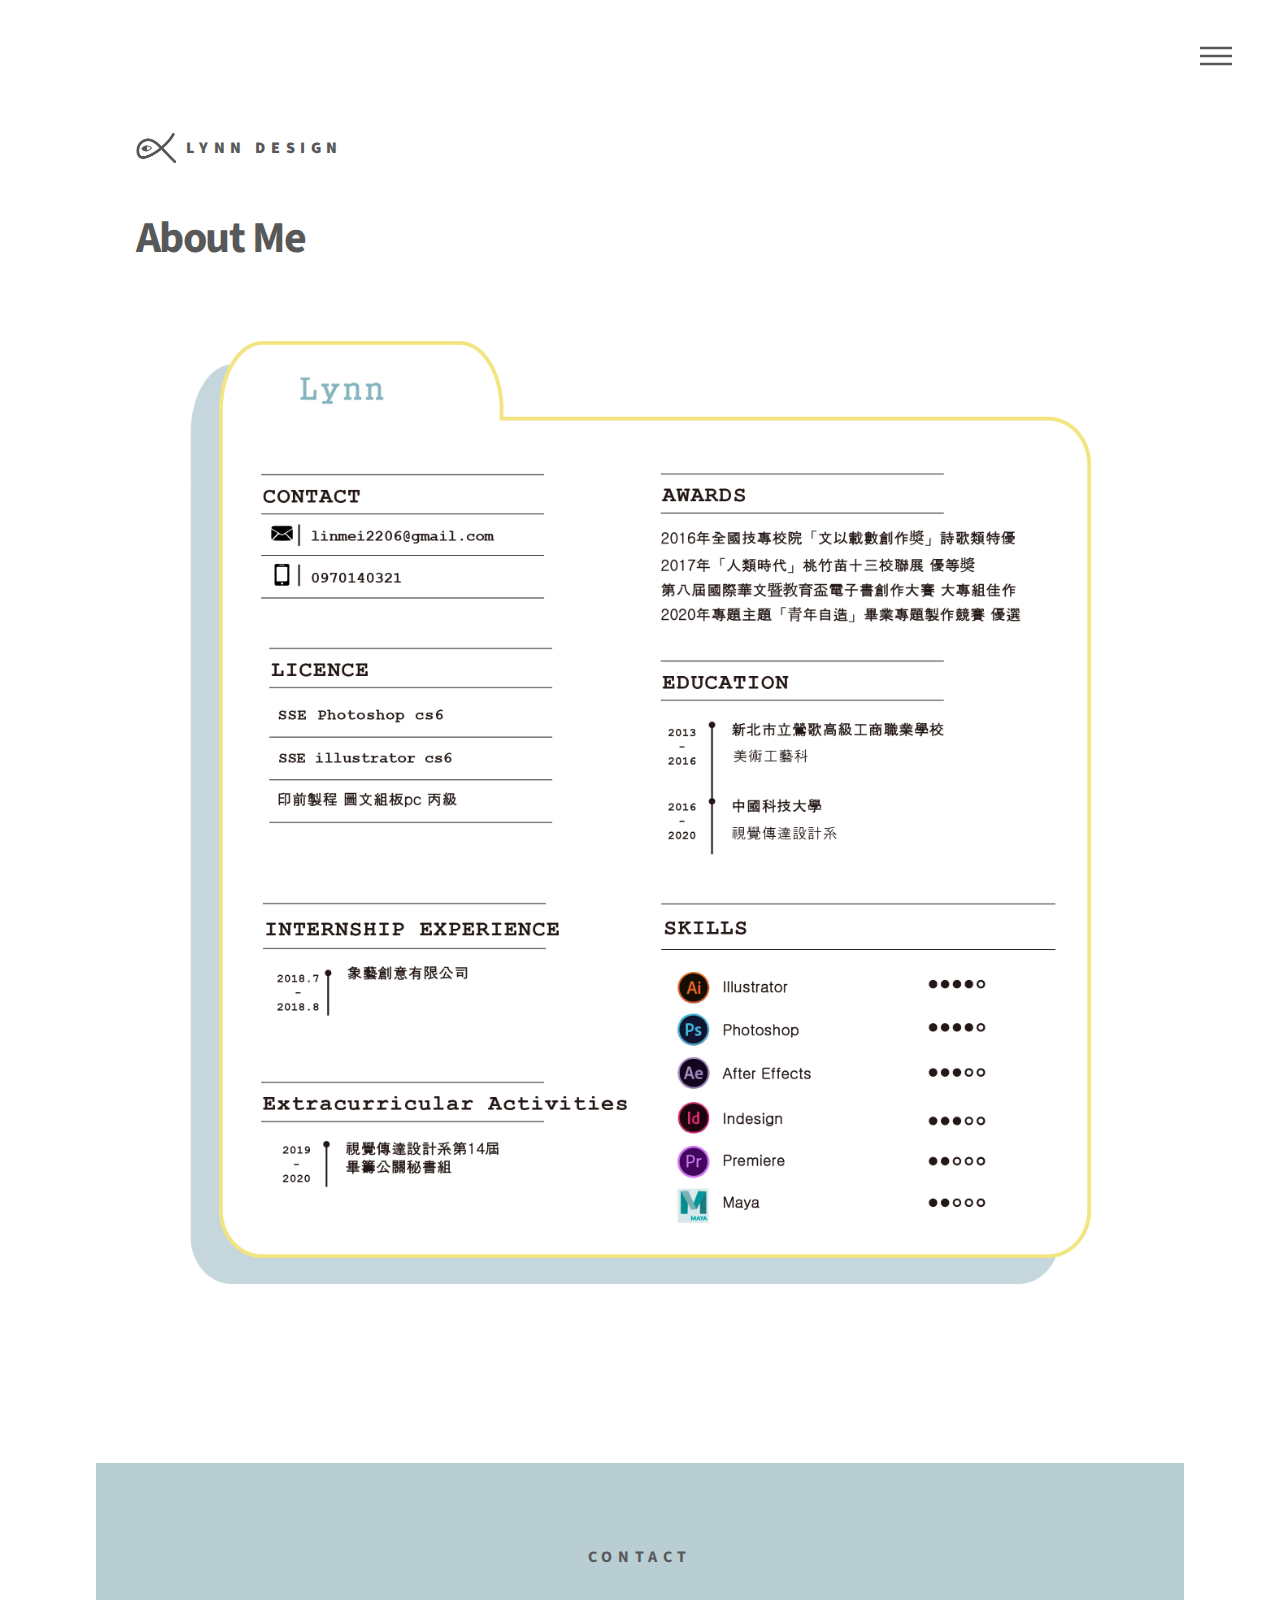
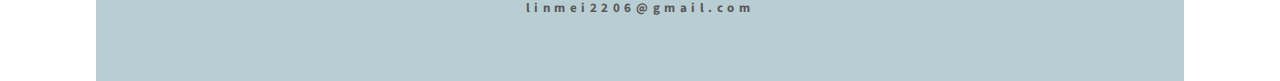
==== commit a3d784a3: "Add files via upload" ====
--- a/about.html
+++ b/about.html
@@ -6,7 +6,7 @@
 -->
 <html>
 	<head>
-		<title>Illuatration-Lynn Design</title>
+		<title>About Me-Lynn Design</title>
 		<meta charset="utf-8" />
 		<meta name="viewport" content="width=device-width, initial-scale=1, user-scalable=no" />
 		<link rel="stylesheet" href="assets/css/main.css" />
@@ -39,14 +39,16 @@
 					<nav id="menu">
 						<h2>Menu</h2>
 						<ul>
-														<li><a href="about.html">About Me</a></li>
+                             <li><a href="index.html">Home</a></li> 														                            <li><a href="about.html">About Me</a></li>
 							<li><a href="illustration.html">Illustration</a></li>
 							<li><a href="poster.html">Poster Design</a></li>
+							 <li><a href="graphic.html">Graphic Design</a></li>
 							<li><a href="motion.html">Motion Graphics</a></li>
 							<li><a href="picture.html">Picture Book</a></li>
                           <li><a href="icon.html">Icon</a></li>
                             <li><a href="maya.html">Maya</a></li>
-                            <li><a href="product.html">Product Design</a></li>
+                            <li><a href="maya.html">Maya</a></li>
+                            <li><a href="graphic.html">Graphic Design</a></li>
 						</ul>
 					</nav>
 
--- a/assets/css/main.css
+++ b/assets/css/main.css
@@ -1,4 +1,4 @@
-@import url(../../fontawesome-all.min.css);
+@import url(fontawesome-all.min.css);
 @import url("https://fonts.googleapis.com/css?family=Source+Sans+Pro:300,700,900");
 
 /*
@@ -146,12 +146,11 @@
 		transition: border-bottom-color 0.2s ease, color 0.2s ease;
 		text-decoration: none;
 		color: #585858;
-		border-bottom: dotted 1px rgba(88, 88, 88, 0.5);
 	}
 
 		a:hover {
 			border-bottom-color: transparent;
-			color: #f2849e !important;
+			color: #D1E3D8 !important;
 		}
 
 	strong, b {
@@ -163,7 +162,7 @@
 	}
 
 	p {
-		margin: 0 0 2em 0;
+		margin: 0 0 1em 0;
 	}
 
 	h1 {
@@ -1856,8 +1855,8 @@
 			}
 
 			.icon.style2:hover {
-				color: #f2849e;
-				border-color: #f2849e;
+				color: #D1E3D8;
+				border-color: #D1E3D8;
 			}
 
 			.icon.style2:active {
@@ -2170,8 +2169,8 @@
 		input[type="tel"]:focus,
 		select:focus,
 		textarea:focus {
-			border-bottom-color: #f2849e;
-			box-shadow: inset 0 -1px 0 0 #f2849e;
+			border-bottom-color: #;
+			box-shadow: inset 0 -1px 0 0 #D1E3D8;
 		}
 
 	select {
@@ -2275,8 +2274,8 @@
 
 		input[type="checkbox"]:focus + label:before,
 		input[type="radio"]:focus + label:before {
-			border-color: #f2849e;
-			box-shadow: 0 0 0 1px #f2849e;
+			border-color: #0;
+			box-shadow: 0 0 0 1px #D1E3D8;
 		}
 
 	input[type="checkbox"] + label:before {
@@ -2318,7 +2317,6 @@
 	}
 
 		.image img {
-			border-radius: 4px;
 			display: block;
 		}
 
@@ -2341,13 +2339,6 @@
 			padding: 0 0 1em 1.5em;
 			top: 0.25em;
 		}
-		
-		.image.right_ {
-			float: right;
-			padding: 0 0 1em 1.5em;
-			top: 0.1em;
-		}
-
 
 		.image.fit {
 			display: block;
@@ -2376,7 +2367,6 @@
 				}
 
 			}
-
 
 /* Table */
 
@@ -2502,8 +2492,8 @@
 		input[type="button"]:hover,
 		button:hover,
 		.button:hover {
-			color: #f2849e !important;
-			box-shadow: inset 0 0 0 2px #f2849e;
+			color: #D1E3D8 !important;
+			box-shadow: inset 0 0 0 2px #D1E3D8;
 		}
 
 		input[type="submit"]:active,
@@ -2545,7 +2535,7 @@
 			input[type="button"].primary:hover,
 			button.primary:hover,
 			.button.primary:hover {
-				background-color: #f2849e;
+				background-color: #;
 			}
 
 			input[type="submit"].primary:active,
@@ -2553,7 +2543,7 @@
 			input[type="button"].primary:active,
 			button.primary:active,
 			.button.primary:active {
-				background-color: #ee5f81;
+				background-color: #D1E3D8;
 			}
 
 		input[type="submit"].disabled, input[type="submit"]:disabled,
@@ -2580,7 +2570,7 @@
 		-webkit-flex-wrap: wrap;
 		-ms-flex-wrap: wrap;
 		flex-wrap: wrap;
-		postiion: relative;
+		position: relative;
 		margin: -2.5em 0 0 -2.5em;
 	}
 
@@ -2642,7 +2632,6 @@
 					left: 0;
 					width: 100%;
 					height: 100%;
-					background-image: url("data:image/svg+xml;charset=utf8,%3Csvg xmlns='http://www.w3.org/2000/svg' width='100' height='100' viewBox='0 0 100 100' preserveAspectRatio='none'%3E%3Cstyle%3Eline %7B stroke-width: 0.25px%3B stroke: %23ffffff%3B %7D%3C/style%3E%3Cline x1='0' y1='0' x2='100' y2='100' /%3E%3Cline x1='100' y1='0' x2='0' y2='100' /%3E%3C/svg%3E");
 					background-position: center;
 					background-repeat: no-repeat;
 					background-size: 100% 100%;
@@ -2714,27 +2703,21 @@
 					}
 
 			.tiles article.style1 > .image:before {
-				background-color: #f2849e;
 			}
 
 			.tiles article.style2 > .image:before {
-				background-color: #7ecaf6;
 			}
 
 			.tiles article.style3 > .image:before {
-				background-color: #7bd0c1;
 			}
 
 			.tiles article.style4 > .image:before {
-				background-color: #c75b9b;
 			}
 
 			.tiles article.style5 > .image:before {
-				background-color: #ae85ca;
 			}
 
 			.tiles article.style6 > .image:before {
-				background-color: #8499e7;
 			}
 
 			body:not(.is-touch) .tiles article:hover > .image {
@@ -2745,8 +2728,8 @@
 			}
 
 				body:not(.is-touch) .tiles article:hover > .image:before {
-					background-color: #333333;
-					opacity: 0.35;
+					background-color: #000000;
+					opacity: 0.55;
 				}
 
 				body:not(.is-touch) .tiles article:hover > .image:after {
@@ -2863,8 +2846,8 @@
 
 				#header .logo .symbol img {
 					display: block;
-					width: 2em;
-					height: 2em;
+					width: 2.5em;
+					height: 2.5em;
 				}
 
 		#header nav {
@@ -2936,7 +2919,7 @@
 						}
 
 						#header nav ul li a[href="#menu"]:before {
-							background-image: url("data:image/svg+xml;charset=utf8,%3Csvg xmlns='http://www.w3.org/2000/svg' width='100' height='100' viewBox='0 0 100 100' preserveAspectRatio='none'%3E%3Cstyle%3Eline %7B stroke-width: 8px%3B stroke: %23f2849e%3B %7D%3C/style%3E%3Cline x1='0' y1='25' x2='100' y2='25' /%3E%3Cline x1='0' y1='50' x2='100' y2='50' /%3E%3Cline x1='0' y1='75' x2='100' y2='75' /%3E%3C/svg%3E");
+							background-image: url("data:image/svg+xml;charset=utf8,%3Csvg xmlns='http://www.w3.org/2000/svg' width='100' height='100' viewBox='0 0 100 100' preserveAspectRatio='none'%3E%3Cstyle%3Eline %7B stroke-width: 8px%3B stroke: %23D1E3D8%3B %7D%3C/style%3E%3Cline x1='0' y1='25' x2='100' y2='25' /%3E%3Cline x1='0' y1='50' x2='100' y2='50' /%3E%3Cline x1='0' y1='75' x2='100' y2='75' /%3E%3C/svg%3E");
 							opacity: 0;
 						}
 
@@ -2996,7 +2979,7 @@
 		max-width: 80%;
 		height: 100%;
 		-webkit-overflow-scrolling: touch;
-		background: #585858;
+		background: #B9B9B9;
 		color: #ffffff;
 		cursor: default;
 		visibility: hidden;
@@ -3036,6 +3019,7 @@
 						line-height: 1.5;
 						border: 0;
 						color: inherit;
+						font-weight: bold;
 					}
 
 					#menu > .inner > ul > li:first-child {
@@ -3086,7 +3070,7 @@
 			}
 
 			#menu > .close:before {
-				background-image: url("data:image/svg+xml;charset=utf8,%3Csvg xmlns='http://www.w3.org/2000/svg' width='100' height='100' viewBox='0 0 100 100' preserveAspectRatio='none'%3E%3Cstyle%3Eline %7B stroke-width: 8px%3B stroke: %23f2849e%3B %7D%3C/style%3E%3Cline x1='15' y1='15' x2='85' y2='85' /%3E%3Cline x1='85' y1='15' x2='15' y2='85' /%3E%3C/svg%3E");
+				background-image: url("data:image/svg+xml;charset=utf8,%3Csvg xmlns='http://www.w3.org/2000/svg' width='100' height='100' viewBox='0 0 100 100' preserveAspectRatio='none'%3E%3Cstyle%3Eline %7B stroke-width: 8px%3B stroke: %23D1E3D8%3B %7D%3C/style%3E%3Cline x1='15' y1='15' x2='85' y2='85' /%3E%3Cline x1='85' y1='15' x2='15' y2='85' /%3E%3C/svg%3E");
 				opacity: 0;
 			}
 
@@ -3321,6 +3305,7 @@
 
 /* Wrapper */
 
+
 	#wrapper > * > .inner {
 		width: 100%;
 		max-width: 68em;
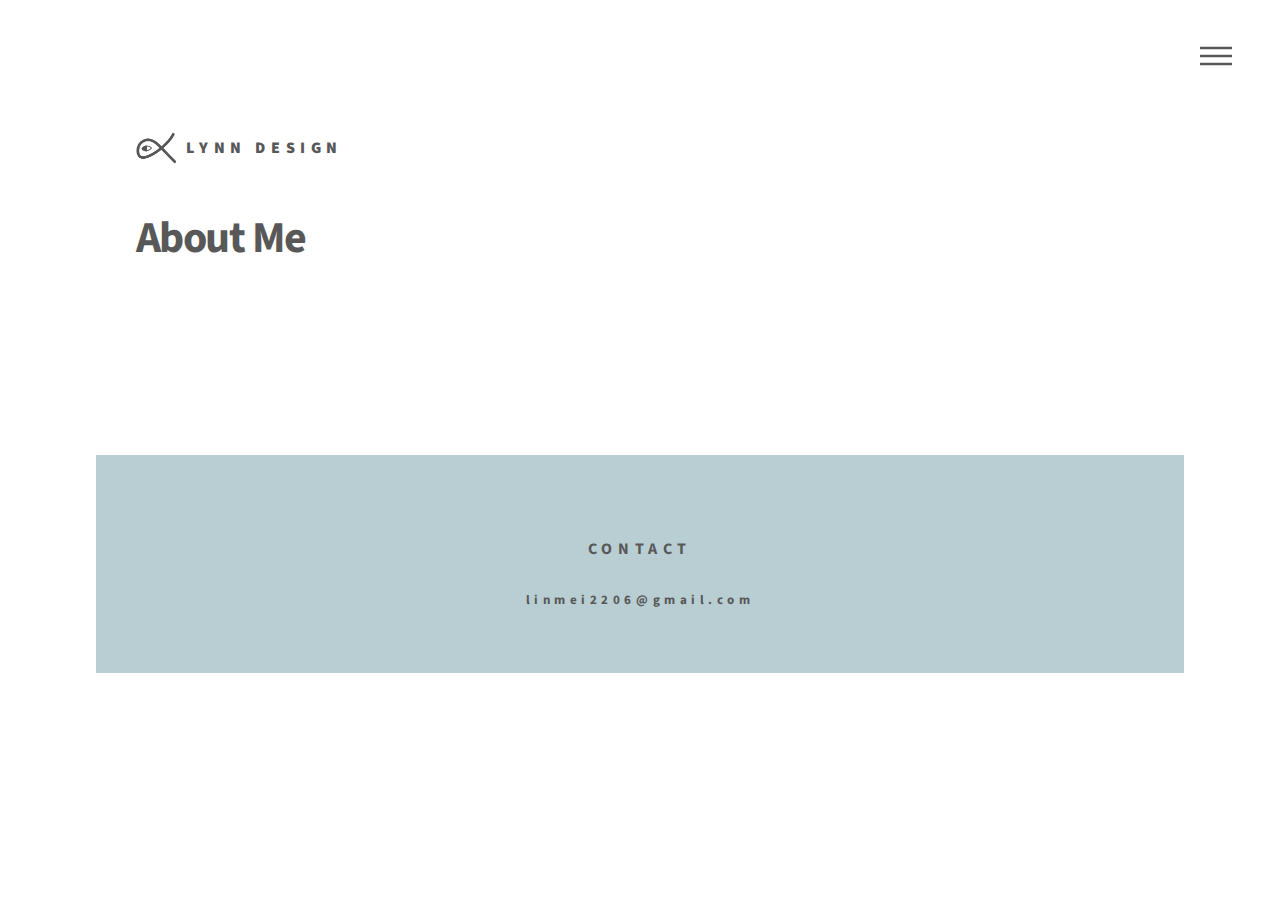
==== commit 769fed07: "Update about.html" ====
--- a/about.html
+++ b/about.html
@@ -56,7 +56,7 @@
 					<div id="main">
 						<div class="inner">
 							<h1>About Me</h1>
-							<span class="image main"><img src="images/pic17.png" alt="" /></span>
+							<span class="image main"><img src="images/pic17.jpg" alt="" /></span>
 							<p></p>
 							<p></p>
 							<p></p>
@@ -91,4 +91,4 @@
 			<script src="assets/js/main.js"></script>
 
 	</body>
-</html>+</html>
